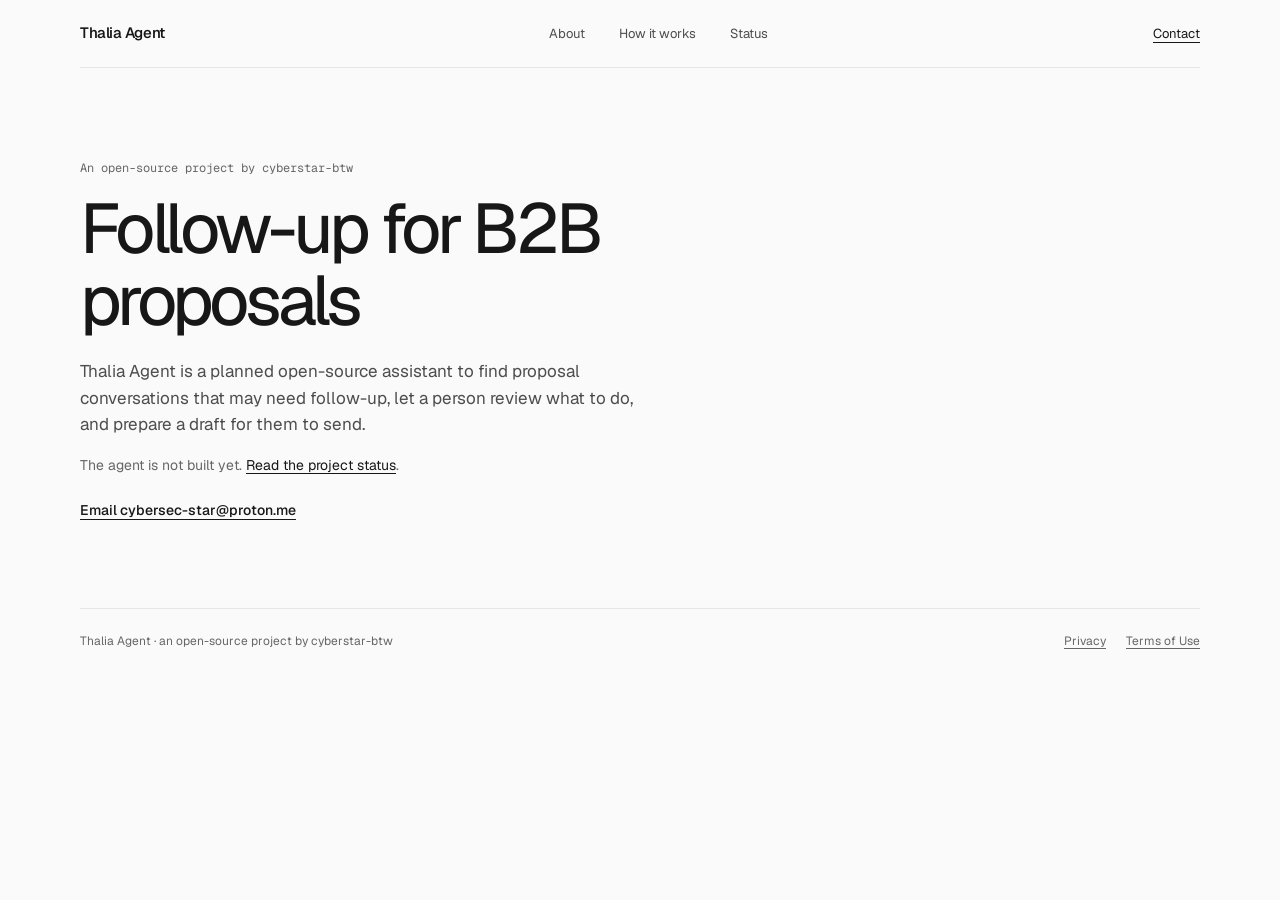
==== index.html @ ed130a7e "feat: add Thalia Agent project website Co-authored-by: Copilot App <223556219+Copilot@users.noreply." ====
<!doctype html>
<html lang="en">
<head>
  <meta charset="utf-8">
  <meta name="viewport" content="width=device-width, initial-scale=1">
  <meta name="description" content="Thalia Agent is a planned open-source assistant to find unanswered B2B proposals, review next steps, and prepare follow-up drafts.">
  <meta property="og:type" content="website">
  <meta property="og:locale" content="en_US">
  <meta property="og:title" content="Thalia Agent: follow-up for B2B proposals">
  <meta property="og:description" content="A planned open-source assistant to find unanswered proposal conversations, review next steps, and prepare a draft.">
  <meta name="twitter:card" content="summary">
  <meta name="twitter:title" content="Thalia Agent: follow-up for B2B proposals">
  <meta name="twitter:description" content="A planned open-source assistant for B2B proposal follow-up.">
  <!-- Add canonical, og:url, and absolute og:image after the production domain is confirmed. -->
  <title>Thalia Agent: follow-up for B2B proposals</title>
  <link rel="stylesheet" href="/site.css">
  <script type="application/ld+json">
    {
      "@context": "https://schema.org",
      "@type": "WebSite",
      "name": "Thalia Agent",
      "description": "A planned open-source assistant to find unanswered B2B proposals, review next steps, and prepare follow-up drafts.",
      "inLanguage": "en"
    }
  </script>
</head>
<body>
  <header class="site-header page-width">
    <a class="wordmark" href="/">Thalia Agent</a>
    <nav aria-label="Main navigation">
      <a href="/about.html">About</a>
      <a href="/workflow.html">How it works</a>
      <a href="/status.html">Status</a>
    </nav>
    <a class="header-contact" href="mailto:cybersec-star@proton.me">Contact</a>
  </header>

  <main class="page-width">
    <section class="hero" aria-labelledby="hero-title">
      <div class="hero-copy">
        <p class="eyebrow">An open-source project by cyberstar-btw</p>
        <h1 id="hero-title">Follow-up for B2B proposals</h1>
        <p class="lead">Thalia Agent is a planned open-source assistant to find proposal conversations that may need follow-up, let a person review what to do, and prepare a draft for them to send.</p>
        <p class="project-status">The agent is not built yet. <a href="/status.html">Read the project status</a>.</p>
        <a class="contact-link" href="mailto:cybersec-star@proton.me">Email cybersec-star@proton.me</a>
      </div>
    </section>
  </main>

  <footer class="site-footer page-width">
    <span>Thalia Agent · an open-source project by cyberstar-btw</span>
    <nav aria-label="Legal information">
      <a href="/privacy.html">Privacy</a>
      <a href="/terms.html">Terms of Use</a>
    </nav>
  </footer>
</body>
</html>
---- site.css ----
@font-face {
  font-family: "Geist";
  src: url("/assets/fonts/geist-sans/Geist-Variable.woff2") format("woff2");
  font-style: normal;
  font-weight: 100 900;
  font-display: swap;
}

@font-face {
  font-family: "Geist Mono";
  src: url("/assets/fonts/geist-mono/GeistMono-Variable.woff2") format("woff2");
  font-style: normal;
  font-weight: 100 900;
  font-display: swap;
}

:root {
  color-scheme: light;
  --paper: #fafafa;
  --white: #fff;
  --ink: #171717;
  --body: #4d4d4d;
  --muted: #666;
  --line: #e5e5e5;
  font-family: "Geist", Inter, ui-sans-serif, system-ui, -apple-system, BlinkMacSystemFont, "Segoe UI", sans-serif;
  font-synthesis: none;
  text-rendering: optimizeLegibility;
  -webkit-font-smoothing: antialiased;
  -moz-osx-font-smoothing: grayscale;
}

* { box-sizing: border-box; }
html { scroll-behavior: smooth; }
body { margin: 0; color: var(--ink); background: var(--paper); font-size: 16px; line-height: 1.5; }
a { color: inherit; }
a:focus-visible { outline: 2px solid var(--ink); outline-offset: 4px; }
.page-width { width: min(1120px, calc(100% - 48px)); margin-inline: auto; }

.site-header {
  min-height: 68px;
  display: flex;
  align-items: center;
  justify-content: space-between;
  gap: 28px;
  border-bottom: 1px solid var(--line);
}

.wordmark { font-size: 15px; font-weight: 550; letter-spacing: -.03em; text-decoration: none; white-space: nowrap; }
.site-header nav { display: flex; align-items: center; gap: clamp(16px, 3vw, 34px); }
.site-header nav a, .header-contact { font-size: 13px; text-decoration: none; }
.site-header nav a { color: var(--body); }
.site-header nav a:hover, .site-footer a:hover { text-decoration: underline; text-underline-offset: 4px; }
.header-contact { text-decoration: underline; text-underline-offset: 4px; white-space: nowrap; }

.hero {
  min-height: 540px;
  padding-block: 78px 72px;
  display: grid;
  grid-template-columns: minmax(0, 1.12fr) minmax(290px, .88fr);
  align-items: center;
  gap: clamp(46px, 8vw, 104px);
}

.eyebrow { margin: 0 0 17px; color: var(--muted); font: 12px/1.4 "Geist Mono", ui-monospace, monospace; }
h1 { max-width: 690px; margin: 0; font-size: clamp(46px, 6vw, 70px); font-weight: 440; letter-spacing: -.06em; line-height: 1.02; }
.lead { max-width: 590px; margin: 22px 0 0; color: var(--body); font-size: 17px; line-height: 1.55; }
.project-status { margin: 18px 0 0; color: var(--muted); font-size: 14px; }
.project-status a { color: var(--ink); text-underline-offset: 3px; }
.contact-link { display: inline-block; margin-top: 24px; font-size: 14px; font-weight: 520; text-underline-offset: 4px; }

.conversation { margin: 0; padding: 0 0 0 22px; border-left: 1px solid var(--line); }
.conversation figcaption { margin-bottom: 20px; color: var(--muted); font-size: 12px; }
.conversation ol { margin: 0; padding: 0; list-style: none; }
.conversation li { padding: 11px 0 13px; border-top: 1px solid var(--line); }
.conversation-state { display: block; color: var(--muted); font: 11px/1.5 "Geist Mono", ui-monospace, monospace; }
.conversation li strong { display: block; margin-top: 3px; font-size: 14px; font-weight: 500; }
.conversation > p { margin: 13px 0 0; color: var(--muted); font-size: 12px; }

.content-section, .status-section {
  padding-block: 36px 42px;
  display: grid;
  grid-template-columns: minmax(200px, .42fr) minmax(0, 1fr);
  gap: clamp(32px, 7vw, 86px);
  border-top: 1px solid var(--line);
  scroll-margin-top: 20px;
}

.section-heading .eyebrow { margin-bottom: 13px; }
h2 { max-width: 330px; margin: 0; font-size: 27px; font-weight: 440; letter-spacing: -.045em; line-height: 1.1; }
.section-intro { max-width: 680px; margin: 0 0 20px; color: var(--body); }
.capabilities { margin: 0; padding: 0; list-style: none; counter-reset: step; }
.capabilities li {
  padding: 14px 0;
  display: grid;
  grid-template-columns: 36px minmax(145px, .55fr) 1fr;
  gap: 16px;
  align-items: baseline;
  border-top: 1px solid var(--line);
  counter-increment: step;
}
.step-number { color: var(--muted); font: 12px/1.5 "Geist Mono", ui-monospace, monospace; }
.capabilities h3 { margin: 0; font-size: 14px; font-weight: 550; }
.capabilities p { margin: 0; color: var(--body); font-size: 14px; }
.status-copy { max-width: 670px; color: var(--body); }
.status-copy p { margin: 0; }
.status-copy ul { margin: 18px 0 0; padding: 12px 0 0 19px; border-top: 1px solid var(--line); color: var(--muted); font-size: 13px; }

.contact-section {
  padding-block: 28px 34px;
  display: flex;
  align-items: baseline;
  justify-content: space-between;
  gap: 24px;
  border-top: 1px solid var(--line);
  scroll-margin-top: 20px;
}
.contact-section h2 { font-size: 21px; }
.contact-section .contact-link { margin: 0; font-size: 15px; }
.site-footer {
  min-height: 64px;
  display: flex;
  align-items: center;
  justify-content: space-between;
  gap: 18px;
  border-top: 1px solid var(--line);
  color: var(--muted);
  font-size: 12px;
}
.site-footer a { text-underline-offset: 3px; }
.site-footer nav { display: flex; gap: 20px; }

.document-header { min-height: 68px; display: flex; align-items: center; border-bottom: 1px solid var(--line); }
.document-header a { font-size: 14px; text-underline-offset: 4px; }
.document-main { width: min(760px, calc(100% - 48px)); margin: 0 auto; padding-block: 58px 80px; }
.document-main h1 { max-width: 700px; font-size: clamp(38px, 6vw, 56px); }
.document-main h2 { max-width: none; margin-top: 34px; font-size: 21px; }
.document-main p, .document-main li { color: var(--body); font-size: 15px; line-height: 1.65; }
.document-main p { margin: 14px 0 0; }
.document-main h2 + p { margin-top: 12px; }
.document-main a { text-underline-offset: 3px; }
.document-footer { padding-block: 16px; border-top: 1px solid var(--line); color: var(--muted); font-size: 12px; }
.not-found { min-height: 100vh; display: grid; place-items: center; }
.not-found-content { width: min(620px, calc(100% - 48px)); padding-block: 60px; }
.not-found-content h1 { font-size: clamp(42px, 7vw, 64px); }
.not-found-content p { max-width: 500px; color: var(--body); }
.not-found-content a { text-underline-offset: 4px; }

@media (max-width: 760px) {
  .page-width { width: min(100% - 36px, 600px); }
  .site-header { min-height: 64px; flex-wrap: wrap; gap: 12px 16px; padding-block: 12px; }
  .site-header nav { order: 3; width: 100%; justify-content: space-between; gap: 8px; }
  .hero { min-height: 0; padding-block: 58px 44px; grid-template-columns: 1fr; gap: 38px; }
  h1 { max-width: 640px; font-size: clamp(46px, 10vw, 64px); }
  .conversation { max-width: 550px; }
  .content-section, .status-section { grid-template-columns: 1fr; gap: 18px; padding-block: 28px 34px; }
  h2 { max-width: 500px; }
}

@media (max-width: 480px) {
  .page-width { width: calc(100% - 32px); }
  .site-header nav a { font-size: 12px; }
  .header-contact { font-size: 12px; }
  .hero { padding-top: 45px; }
  h1 { font-size: clamp(42px, 12vw, 54px); }
  .lead { font-size: 16px; }
  .capabilities li { grid-template-columns: 28px 1fr; gap: 5px 12px; }
  .capabilities p { grid-column: 2; }
  .contact-section { align-items: flex-start; flex-direction: column; gap: 8px; }
  .site-footer { min-height: 0; padding-block: 15px; align-items: flex-start; flex-direction: column; gap: 7px; }
  .site-footer nav { gap: 16px; }
  .document-main { width: calc(100% - 36px); padding-block: 40px 56px; }
}

@media (prefers-reduced-motion: reduce) {
  html { scroll-behavior: auto; }
}
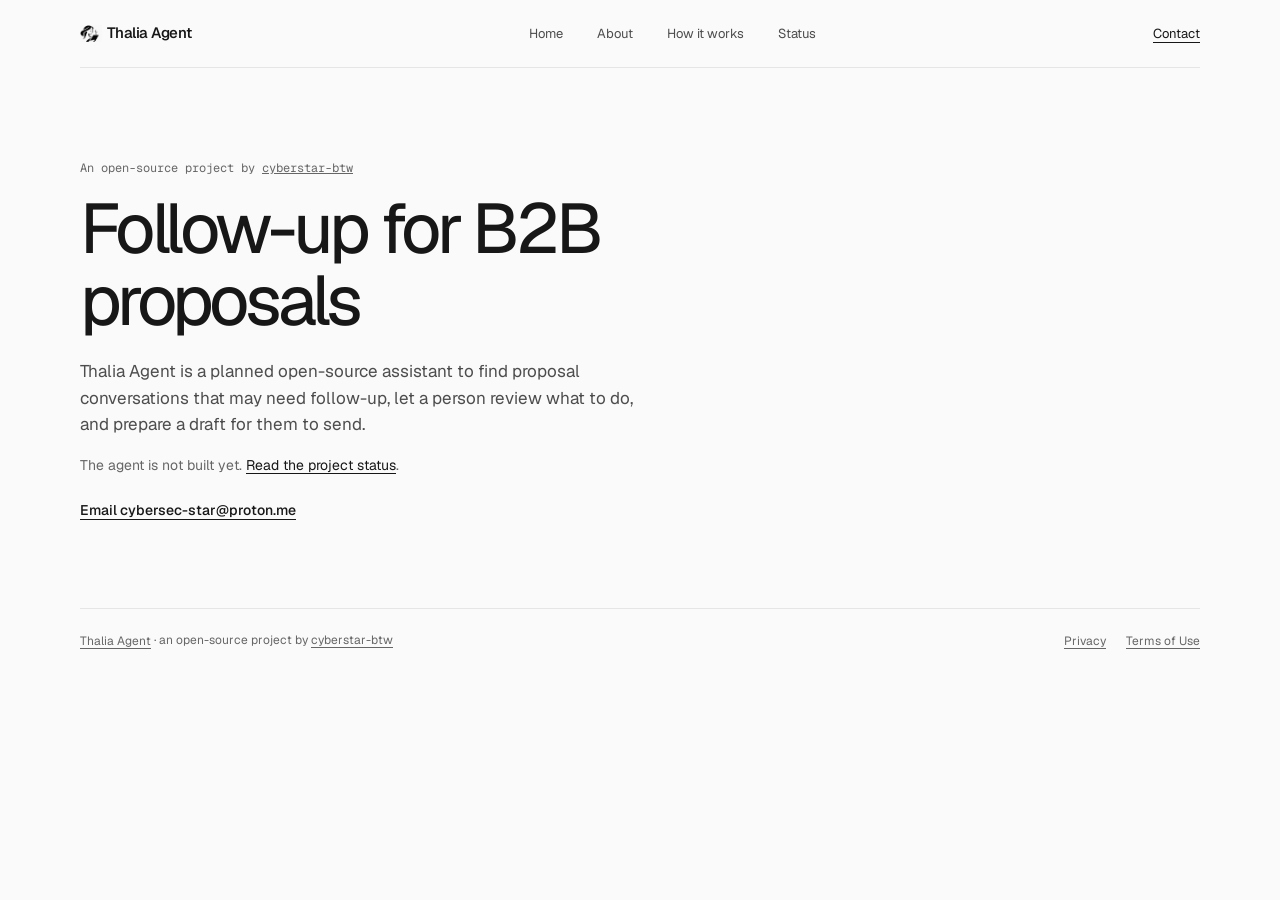
==== commit f770b772: "feat: add Thalia Agent branding links and logo Co-authored-by: Copilot App <223556219+Copilot@users." ====
--- a/index.html
+++ b/index.html
@@ -26,8 +26,9 @@
 </head>
 <body>
   <header class="site-header page-width">
-    <a class="wordmark" href="/">Thalia Agent</a>
+    <a class="wordmark brand-link" href="https://github.com/cyberstar-btw/thalia-agent"><img class="brand-mark" src="/assets/brand/thalia-agent-mark.png" alt="">Thalia Agent</a>
     <nav aria-label="Main navigation">
+      <a href="/" aria-current="page">Home</a>
       <a href="/about.html">About</a>
       <a href="/workflow.html">How it works</a>
       <a href="/status.html">Status</a>
@@ -38,7 +39,7 @@
   <main class="page-width">
     <section class="hero" aria-labelledby="hero-title">
       <div class="hero-copy">
-        <p class="eyebrow">An open-source project by cyberstar-btw</p>
+        <p class="eyebrow">An open-source project by <a href="https://github.com/cyberstar-btw">cyberstar-btw</a></p>
         <h1 id="hero-title">Follow-up for B2B proposals</h1>
         <p class="lead">Thalia Agent is a planned open-source assistant to find proposal conversations that may need follow-up, let a person review what to do, and prepare a draft for them to send.</p>
         <p class="project-status">The agent is not built yet. <a href="/status.html">Read the project status</a>.</p>
@@ -48,7 +49,7 @@
   </main>
 
   <footer class="site-footer page-width">
-    <span>Thalia Agent · an open-source project by cyberstar-btw</span>
+    <span><a class="brand-link" href="https://github.com/cyberstar-btw/thalia-agent">Thalia Agent</a> · an open-source project by <a href="https://github.com/cyberstar-btw">cyberstar-btw</a></span>
     <nav aria-label="Legal information">
       <a href="/privacy.html">Privacy</a>
       <a href="/terms.html">Terms of Use</a>
--- a/site.css
+++ b/site.css
@@ -46,6 +46,8 @@
 }
 
 .wordmark { font-size: 15px; font-weight: 550; letter-spacing: -.03em; text-decoration: none; white-space: nowrap; }
+.brand-link { display: inline-flex; align-items: center; gap: .32em; vertical-align: middle; }
+.brand-mark { width: 1.45em; height: 1.45em; flex: none; object-fit: contain; mix-blend-mode: multiply; }
 .site-header nav { display: flex; align-items: center; gap: clamp(16px, 3vw, 34px); }
 .site-header nav a, .header-contact { font-size: 13px; text-decoration: none; }
 .site-header nav a { color: var(--body); }
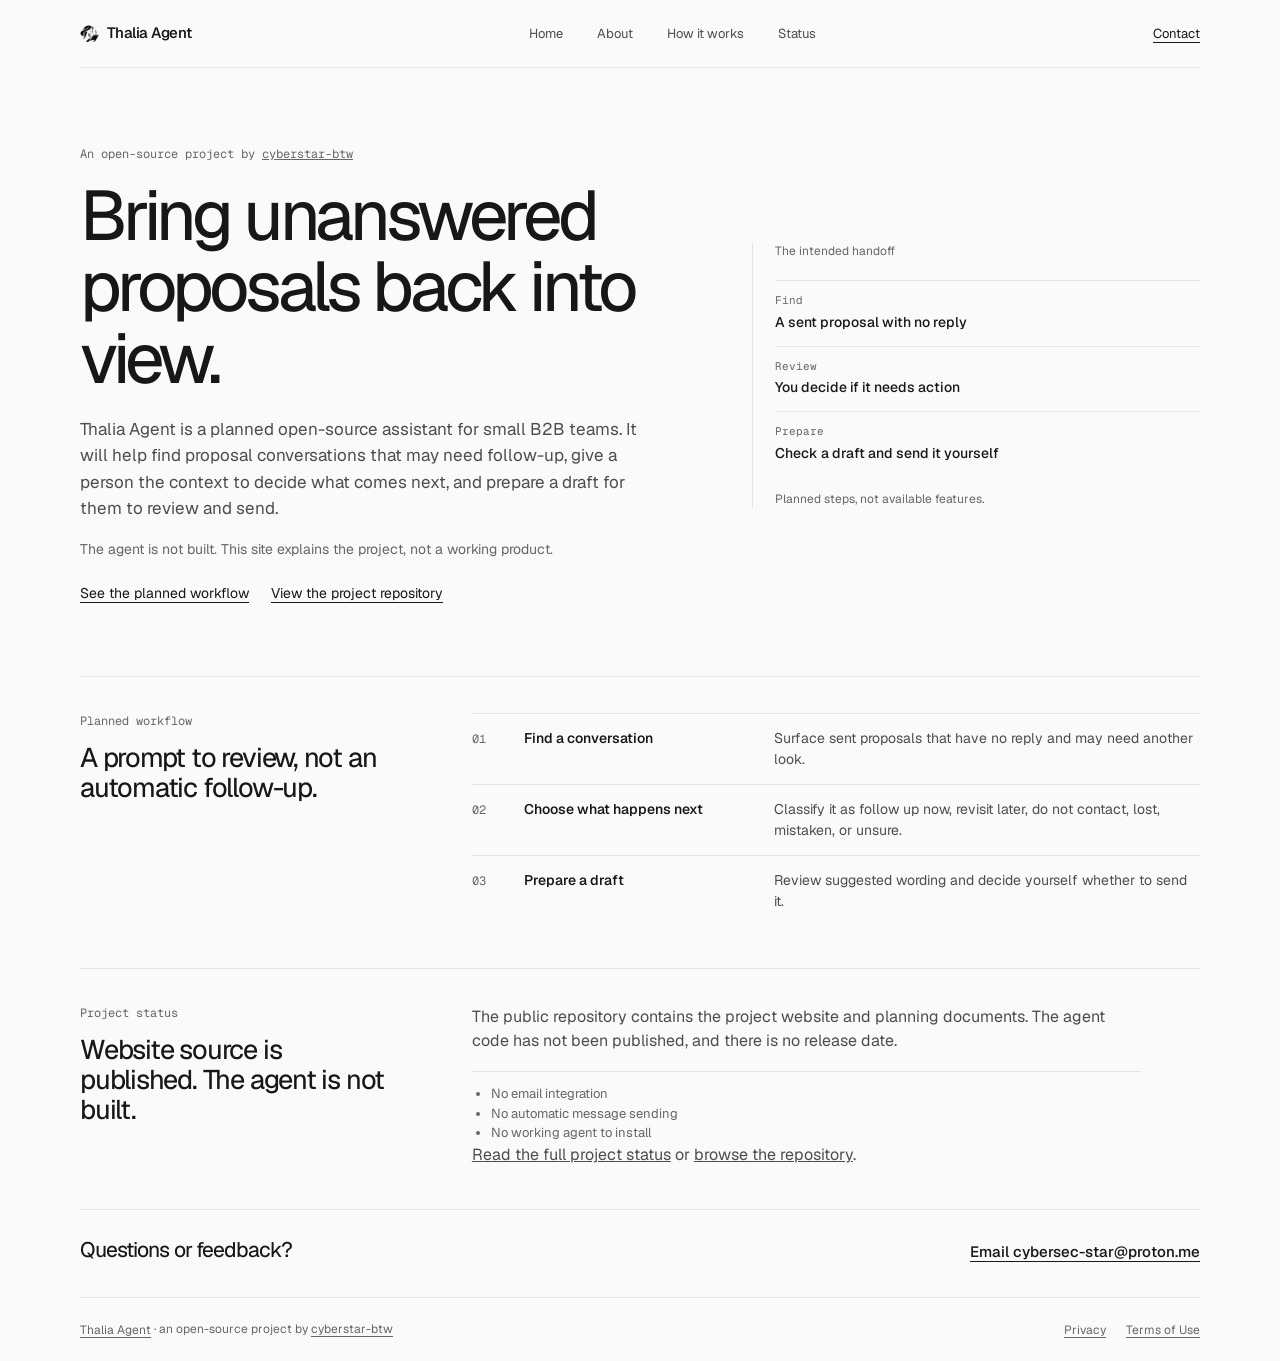
==== commit 172a4f30: "docs: explain Thalia Agent project and website Co-authored-by: Copilot App <223556219+Copilot@users." ====
--- a/index.html
+++ b/index.html
@@ -3,14 +3,14 @@
 <head>
   <meta charset="utf-8">
   <meta name="viewport" content="width=device-width, initial-scale=1">
-  <meta name="description" content="Thalia Agent is a planned open-source assistant to find unanswered B2B proposals, review next steps, and prepare follow-up drafts.">
+  <meta name="description" content="Thalia Agent is a planned open-source assistant for finding B2B proposal conversations that may need follow-up, reviewing what to do, and preparing a draft.">
   <meta property="og:type" content="website">
   <meta property="og:locale" content="en_US">
   <meta property="og:title" content="Thalia Agent: follow-up for B2B proposals">
-  <meta property="og:description" content="A planned open-source assistant to find unanswered proposal conversations, review next steps, and prepare a draft.">
+  <meta property="og:description" content="A planned open-source assistant to find B2B proposal conversations that may need follow-up, review next steps, and prepare a draft.">
   <meta name="twitter:card" content="summary">
   <meta name="twitter:title" content="Thalia Agent: follow-up for B2B proposals">
-  <meta name="twitter:description" content="A planned open-source assistant for B2B proposal follow-up.">
+  <meta name="twitter:description" content="A planned open-source assistant for human-reviewed B2B proposal follow-up.">
   <!-- Add canonical, og:url, and absolute og:image after the production domain is confirmed. -->
   <title>Thalia Agent: follow-up for B2B proposals</title>
   <link rel="stylesheet" href="/site.css">
@@ -19,14 +19,14 @@
       "@context": "https://schema.org",
       "@type": "WebSite",
       "name": "Thalia Agent",
-      "description": "A planned open-source assistant to find unanswered B2B proposals, review next steps, and prepare follow-up drafts.",
+      "description": "A planned open-source assistant for finding B2B proposal conversations that may need follow-up, reviewing what to do, and preparing a draft.",
       "inLanguage": "en"
     }
   </script>
 </head>
 <body>
   <header class="site-header page-width">
-    <a class="wordmark brand-link" href="https://github.com/cyberstar-btw/thalia-agent"><img class="brand-mark" src="/assets/brand/thalia-agent-mark.png" alt="">Thalia Agent</a>
+    <a class="wordmark brand-link" href="https://github.com/cyberstar-btw/thalia-agent-site"><img class="brand-mark" src="/assets/brand/thalia-agent-mark.png" alt="">Thalia Agent</a>
     <nav aria-label="Main navigation">
       <a href="/" aria-current="page">Home</a>
       <a href="/about.html">About</a>
@@ -40,16 +40,70 @@
     <section class="hero" aria-labelledby="hero-title">
       <div class="hero-copy">
         <p class="eyebrow">An open-source project by <a href="https://github.com/cyberstar-btw">cyberstar-btw</a></p>
-        <h1 id="hero-title">Follow-up for B2B proposals</h1>
-        <p class="lead">Thalia Agent is a planned open-source assistant to find proposal conversations that may need follow-up, let a person review what to do, and prepare a draft for them to send.</p>
-        <p class="project-status">The agent is not built yet. <a href="/status.html">Read the project status</a>.</p>
-        <a class="contact-link" href="mailto:cybersec-star@proton.me">Email cybersec-star@proton.me</a>
+        <h1 id="hero-title">Bring unanswered proposals back into view.</h1>
+        <p class="lead">Thalia Agent is a planned open-source assistant for small B2B teams. It will help find proposal conversations that may need follow-up, give a person the context to decide what comes next, and prepare a draft for them to review and send.</p>
+        <p class="project-status">The agent is not built. This site explains the project, not a working product.</p>
+        <p class="hero-links"><a href="/workflow.html">See the planned workflow</a><a href="https://github.com/cyberstar-btw/thalia-agent-site">View the project repository</a></p>
       </div>
+      <figure class="conversation" aria-labelledby="conversation-title">
+        <figcaption id="conversation-title">The intended handoff</figcaption>
+        <ol>
+          <li><span class="conversation-state">Find</span><strong>A sent proposal with no reply</strong></li>
+          <li><span class="conversation-state">Review</span><strong>You decide if it needs action</strong></li>
+          <li><span class="conversation-state">Prepare</span><strong>Check a draft and send it yourself</strong></li>
+        </ol>
+        <p>Planned steps, not available features.</p>
+      </figure>
+    </section>
+
+    <section class="content-section" aria-labelledby="workflow-title">
+      <div class="section-heading">
+        <p class="eyebrow">Planned workflow</p>
+        <h2 id="workflow-title">A prompt to review, not an automatic follow-up.</h2>
+      </div>
+      <ol class="capabilities">
+        <li>
+          <span class="step-number" aria-hidden="true">01</span>
+          <h3>Find a conversation</h3>
+          <p>Surface sent proposals that have no reply and may need another look.</p>
+        </li>
+        <li>
+          <span class="step-number" aria-hidden="true">02</span>
+          <h3>Choose what happens next</h3>
+          <p>Classify it as follow up now, revisit later, do not contact, lost, mistaken, or unsure.</p>
+        </li>
+        <li>
+          <span class="step-number" aria-hidden="true">03</span>
+          <h3>Prepare a draft</h3>
+          <p>Review suggested wording and decide yourself whether to send it.</p>
+        </li>
+      </ol>
+    </section>
+
+    <section class="status-section" aria-labelledby="status-title">
+      <div class="section-heading">
+        <p class="eyebrow">Project status</p>
+        <h2 id="status-title">Website source is published. The agent is not built.</h2>
+      </div>
+      <div class="status-copy">
+        <p>The public repository contains the project website and planning documents. The agent code has not been published, and there is no release date.</p>
+        <ul>
+          <li>No email integration</li>
+          <li>No automatic message sending</li>
+          <li>No working agent to install</li>
+        </ul>
+        <p><a href="/status.html">Read the full project status</a> or <a href="https://github.com/cyberstar-btw/thalia-agent-site">browse the repository</a>.</p>
+      </div>
+    </section>
+
+    <section class="contact-section" aria-labelledby="contact-title">
+      <h2 id="contact-title">Questions or feedback?</h2>
+      <a class="contact-link" href="mailto:cybersec-star@proton.me">Email cybersec-star@proton.me</a>
     </section>
   </main>
 
   <footer class="site-footer page-width">
-    <span><a class="brand-link" href="https://github.com/cyberstar-btw/thalia-agent">Thalia Agent</a> · an open-source project by <a href="https://github.com/cyberstar-btw">cyberstar-btw</a></span>
+    <span><a class="brand-link" href="https://github.com/cyberstar-btw/thalia-agent-site">Thalia Agent</a> · an open-source project by <a href="https://github.com/cyberstar-btw">cyberstar-btw</a></span>
     <nav aria-label="Legal information">
       <a href="/privacy.html">Privacy</a>
       <a href="/terms.html">Terms of Use</a>
--- a/site.css
+++ b/site.css
@@ -68,6 +68,8 @@
 .lead { max-width: 590px; margin: 22px 0 0; color: var(--body); font-size: 17px; line-height: 1.55; }
 .project-status { margin: 18px 0 0; color: var(--muted); font-size: 14px; }
 .project-status a { color: var(--ink); text-underline-offset: 3px; }
+.hero-links { display: flex; flex-wrap: wrap; gap: 10px 22px; margin: 23px 0 0; font-size: 14px; }
+.hero-links a { text-underline-offset: 4px; }
 .contact-link { display: inline-block; margin-top: 24px; font-size: 14px; font-weight: 520; text-underline-offset: 4px; }
 
 .conversation { margin: 0; padding: 0 0 0 22px; border-left: 1px solid var(--line); }
